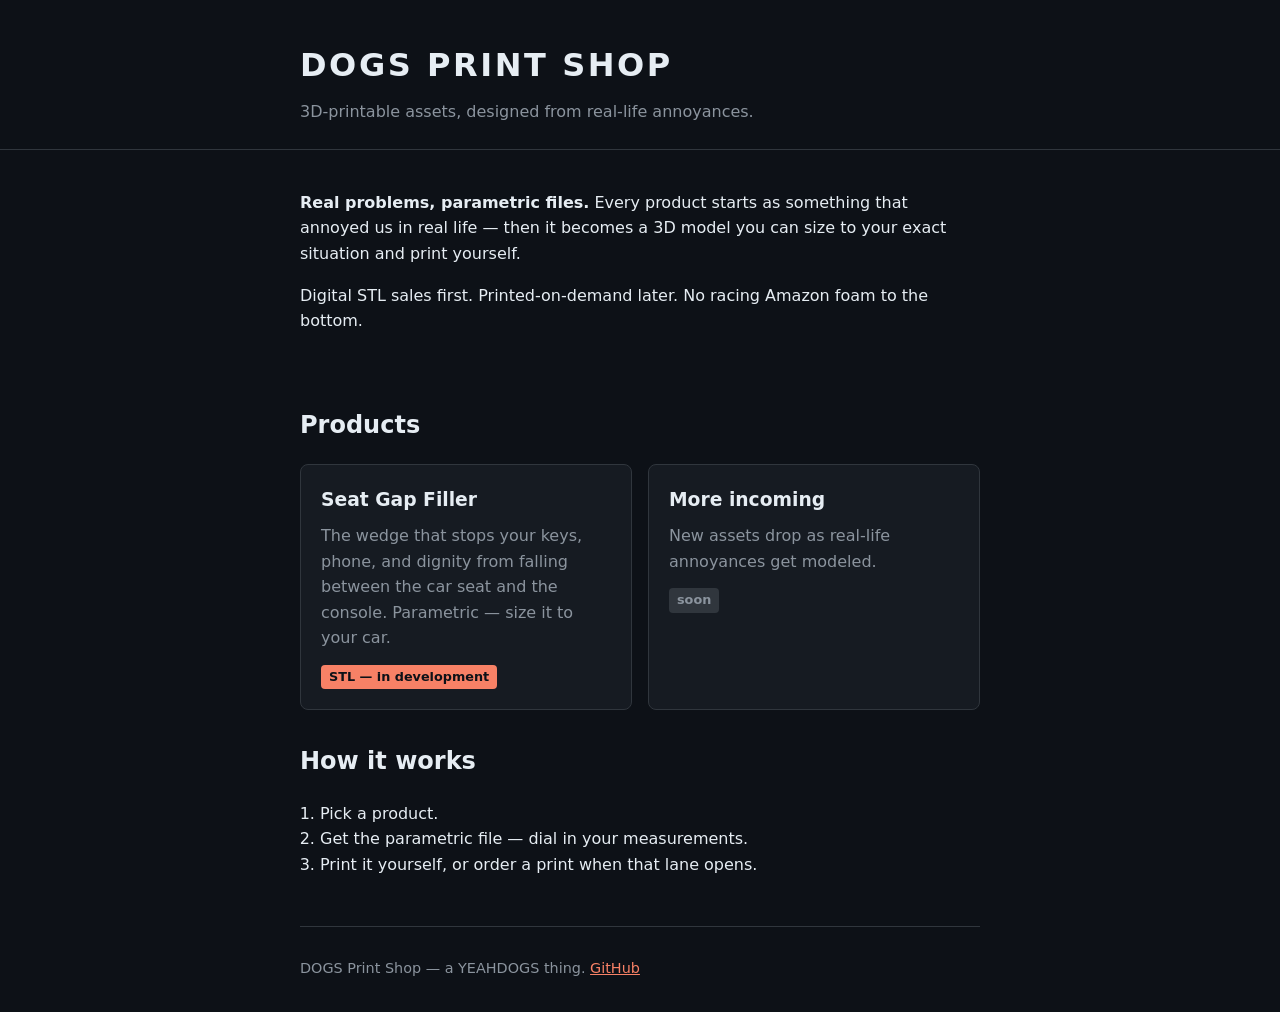
==== index.html @ 8c7e5431 "scaffold: printshop landing, seat gap filler research + parametric SCAD" ====
<!DOCTYPE html>
<html lang="en">
<head>
<meta charset="UTF-8">
<meta name="viewport" content="width=device-width, initial-scale=1.0">
<title>DOGS Print Shop — 3D printable assets</title>
<meta name="description" content="DOGS Print Shop: parametric 3D-printable assets. STL file sales first, print-on-demand later. Designed from real-life annoyances.">
<link rel="stylesheet" href="styles.css">
</head>
<body>
<header class="site-header">
  <div class="wrap">
    <h1 class="wordmark">DOGS PRINT SHOP</h1>
    <p class="tagline">3D-printable assets, designed from real-life annoyances.</p>
  </div>
</header>

<main class="wrap">
  <section class="intro">
    <p><strong>Real problems, parametric files.</strong> Every product starts as
    something that annoyed us in real life — then it becomes a 3D model you can
    size to your exact situation and print yourself.</p>
    <p>Digital STL sales first. Printed-on-demand later. No racing Amazon foam
    to the bottom.</p>
  </section>

  <section class="catalog">
    <h2>Products</h2>
    <div class="cards">
      <a class="card" href="products/seat-gap-filler.html">
        <h3>Seat Gap Filler</h3>
        <p>The wedge that stops your keys, phone, and dignity from falling
        between the car seat and the console. Parametric — size it to your car.</p>
        <span class="badge">STL — in development</span>
      </a>
      <div class="card soon">
        <h3>More incoming</h3>
        <p>New assets drop as real-life annoyances get modeled.</p>
        <span class="badge dim">soon</span>
      </div>
    </div>
  </section>

  <section class="how">
    <h2>How it works</h2>
    <ol>
      <li>Pick a product.</li>
      <li>Get the parametric file — dial in your measurements.</li>
      <li>Print it yourself, or order a print when that lane opens.</li>
    </ol>
  </section>

  <footer>
    <p>DOGS Print Shop — a YEAHDOGS thing. <a href="https://github.com/YEAHDOGS/printshop">GitHub</a></p>
  </footer>
</main>
</body>
</html>
---- styles.css ----
:root { --bg: #0d1117; --fg: #e6edf3; --muted: #8b949e; --accent: #f78166; --card: #161b22; --line: #30363d; }
* { box-sizing: border-box; }
body { margin: 0; background: var(--bg); color: var(--fg); font-family: system-ui, -apple-system, sans-serif; line-height: 1.6; }
.wrap { max-width: 720px; margin: 0 auto; padding: 0 20px; }
.site-header { border-bottom: 1px solid var(--line); padding: 40px 0 24px; }
.wordmark { margin: 0; font-size: 2rem; letter-spacing: 0.08em; }
.tagline { color: var(--muted); margin: 8px 0 0; }
.intro { padding: 24px 0; }
.catalog h2, .how h2, .specs h2 { margin-top: 32px; }
.cards { display: grid; gap: 16px; grid-template-columns: repeat(auto-fit, minmax(260px, 1fr)); }
.card { display: block; background: var(--card); border: 1px solid var(--line); border-radius: 8px; padding: 20px; color: var(--fg); text-decoration: none; }
.card:hover { border-color: var(--accent); }
.card h3 { margin: 0 0 8px; }
.card p { color: var(--muted); margin: 0 0 12px; }
.badge { display: inline-block; font-size: 0.8rem; background: var(--accent); color: #0d1117; border-radius: 4px; padding: 2px 8px; font-weight: 600; }
.badge.dim { background: var(--line); color: var(--muted); }
.how ol { padding-left: 20px; }
.specs dl { display: grid; grid-template-columns: auto 1fr; gap: 8px 16px; }
.specs dt { color: var(--muted); }
.specs dd { margin: 0; }
.note { background: var(--card); border-left: 3px solid var(--accent); padding: 12px 16px; margin: 24px 0; }
footer { margin: 48px 0 32px; color: var(--muted); font-size: 0.9rem; border-top: 1px solid var(--line); padding-top: 16px; }
a { color: var(--accent); }
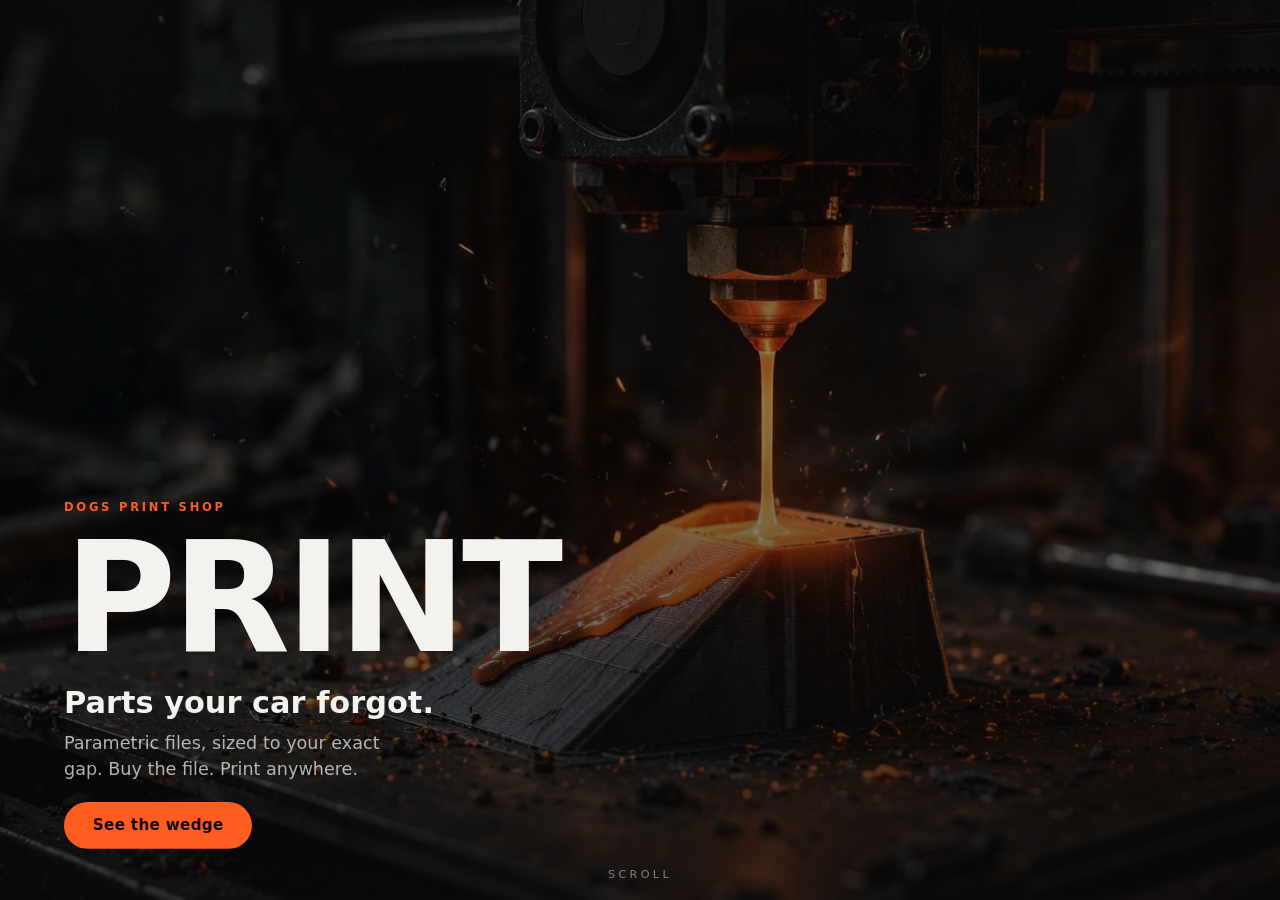
==== commit cf4981b8: "Print Shop: snap-panel rebuild — full-screen Y-scroll panels, molten-orange dark theme, AI hero/deta" ====
--- a/index.html
+++ b/index.html
@@ -3,56 +3,158 @@
 <head>
 <meta charset="UTF-8">
 <meta name="viewport" content="width=device-width, initial-scale=1.0">
-<title>DOGS Print Shop — 3D printable assets</title>
-<meta name="description" content="DOGS Print Shop: parametric 3D-printable assets. STL file sales first, print-on-demand later. Designed from real-life annoyances.">
+<title>DOGS Print Shop — Parts your car forgot</title>
+<meta name="description" content="Parametric 3D-printable files designed from real-life annoyances. First up: a seat gap filler sized to your exact car. Buy the file, print anywhere.">
+<meta property="og:title" content="DOGS Print Shop — Parts your car forgot">
+<meta property="og:description" content="Parametric files. Your exact gap. First up: a car seat gap filler.">
+<meta property="og:type" content="website">
+<meta property="og:url" content="https://yeahdogs.github.io/printshop/">
+<meta property="og:image" content="https://yeahdogs.github.io/printshop/og-image.png">
+<meta property="og:image:width" content="1200">
+<meta property="og:image:height" content="630">
+<meta name="twitter:card" content="summary_large_image">
+<link rel="icon" type="image/svg+xml" href="favicon.svg">
+<link rel="apple-touch-icon" href="apple-touch-icon.png">
 <link rel="stylesheet" href="styles.css">
 </head>
 <body>
-<header class="site-header">
-  <div class="wrap">
-    <h1 class="wordmark">DOGS PRINT SHOP</h1>
-    <p class="tagline">3D-printable assets, designed from real-life annoyances.</p>
-  </div>
-</header>
 
-<main class="wrap">
-  <section class="intro">
-    <p><strong>Real problems, parametric files.</strong> Every product starts as
-    something that annoyed us in real life — then it becomes a 3D model you can
-    size to your exact situation and print yourself.</p>
-    <p>Digital STL sales first. Printed-on-demand later. No racing Amazon foam
-    to the bottom.</p>
+<a class="skip" href="#main">Skip to content</a>
+
+<main id="main" class="snap">
+
+  <!-- 01 HERO -->
+  <section class="panel hero" aria-label="DOGS Print Shop">
+    <div class="bg parallax" aria-hidden="true">
+      <img src="assets/hero-print.jpg" alt="" fetchpriority="high">
+      <div class="scrim"></div>
+    </div>
+    <div class="copy corner-bl">
+      <p class="kicker reveal">DOGS Print Shop</p>
+      <h1 class="word reveal" style="--d:.05s">PRINT</h1>
+      <p class="line reveal" style="--d:.12s">Parts your car forgot.</p>
+      <p class="sub reveal" style="--d:.18s">Parametric files, sized to your exact gap. Buy the file. Print anywhere.</p>
+      <p class="reveal" style="--d:.24s"><a class="btn" href="#wedge">See the wedge</a></p>
+    </div>
+    <p class="hint" aria-hidden="true">scroll</p>
   </section>
 
-  <section class="catalog">
-    <h2>Products</h2>
-    <div class="cards">
-      <a class="card" href="products/seat-gap-filler.html">
-        <h3>Seat Gap Filler</h3>
-        <p>The wedge that stops your keys, phone, and dignity from falling
-        between the car seat and the console. Parametric — size it to your car.</p>
-        <span class="badge">STL — in development</span>
-      </a>
-      <div class="card soon">
-        <h3>More incoming</h3>
-        <p>New assets drop as real-life annoyances get modeled.</p>
-        <span class="badge dim">soon</span>
-      </div>
+  <!-- 02 ABYSS -->
+  <section class="panel abyss" aria-label="The problem">
+    <div class="bg parallax" aria-hidden="true">
+      <img src="assets/wedge-detail.jpg" alt="" loading="lazy">
+      <div class="scrim heavy"></div>
+    </div>
+    <div class="copy corner-tr">
+      <h2 class="word reveal">ABYSS</h2>
+      <p class="line reveal" style="--d:.12s">The seat crack eats your keys.</p>
+      <p class="sub reveal" style="--d:.18s">Phone. Wallet. Change. Gone down the gap between seat and console.</p>
     </div>
   </section>
 
-  <section class="how">
-    <h2>How it works</h2>
-    <ol>
-      <li>Pick a product.</li>
-      <li>Get the parametric file — dial in your measurements.</li>
-      <li>Print it yourself, or order a print when that lane opens.</li>
-    </ol>
+  <!-- 03 WEDGE -->
+  <section id="wedge" class="panel wedge" aria-label="Product 01: Seat Gap Filler">
+    <div class="copy corner-tl">
+      <p class="kicker reveal">Product 01</p>
+      <h2 class="word accent reveal" style="--d:.05s">WEDGE</h2>
+      <p class="line reveal" style="--d:.12s">Seat Gap Filler.</p>
+      <p class="sub reveal" style="--d:.18s">One divider in the gap. Everything stops falling out of your pockets.</p>
+      <ul class="specs reveal" style="--d:.24s">
+        <li><span>410 &times; 60 &times; 35 mm</span> parametric, tapers to 22 mm</li>
+        <li><span>PETG or ASA</span> &mdash; PLA softens in a hot parked car</li>
+        <li><span>Splits in two</span> for 220 mm beds, alignment pins included</li>
+      </ul>
+      <p class="status reveal" style="--d:.30s"><span class="dot" aria-hidden="true"></span>STL in development &middot; OpenSCAD source public now</p>
+      <p class="reveal" style="--d:.34s"><a class="btn" href="https://github.com/YEAHDOGS/printshop">Open the source</a></p>
+    </div>
   </section>
 
-  <footer>
-    <p>DOGS Print Shop — a YEAHDOGS thing. <a href="https://github.com/YEAHDOGS/printshop">GitHub</a></p>
-  </footer>
+  <!-- 04 SIZED -->
+  <section class="panel sized" aria-label="Live parametric demo">
+    <div class="copy corner-br">
+      <p class="kicker reveal">Live demo</p>
+      <h2 class="word reveal" style="--d:.05s">SIZED</h2>
+      <p class="line reveal" style="--d:.12s">One file. Your exact gap.</p>
+    </div>
+    <div class="demo reveal" style="--d:.2s">
+      <svg id="wedge-live" viewBox="0 0 460 300" role="img" aria-label="Wedge preview that responds to the sliders">
+        <g id="wedge-live-body" fill="none" stroke="currentColor" stroke-width="2.5">
+          <path id="live-top" d=""/>
+          <path id="live-side" d="" opacity="0.35"/>
+          <path id="live-mid" d="" opacity="0.5"/>
+        </g>
+        <g font-family="ui-monospace, monospace" font-size="14" fill="currentColor">
+          <text id="live-len-label" x="230" y="282" text-anchor="middle"></text>
+          <text id="live-w-label" x="0" y="0" text-anchor="end"></text>
+        </g>
+      </svg>
+      <div class="ctls">
+        <div class="ctl"><label for="s-len">Length</label><input type="range" id="s-len" min="300" max="480" step="5" value="410"><output id="o-len" for="s-len">410 mm</output></div>
+        <div class="ctl"><label for="s-wid">Width</label><input type="range" id="s-wid" min="40" max="100" step="2" value="60"><output id="o-wid" for="s-wid">60 mm</output></div>
+        <div class="ctl"><label for="s-ht">Height</label><input type="range" id="s-ht" min="25" max="60" step="1" value="35"><output id="o-ht" for="s-ht">35 mm</output></div>
+      </div>
+      <p class="bed-note" id="bed-note" hidden>Over 220 mm: the model splits into front and back halves with alignment pins.</p>
+    </div>
+  </section>
+
+  <!-- 05 FIT -->
+  <section class="panel fit" aria-label="Why a file, not foam">
+    <div class="bg parallax" aria-hidden="true">
+      <img src="assets/wedge-detail.jpg" alt="" loading="lazy">
+      <div class="scrim heavy"></div>
+    </div>
+    <div class="copy corner-bl">
+      <h2 class="word reveal">FIT</h2>
+      <p class="line reveal" style="--d:.12s">$10 foam wins on price and feel.</p>
+      <p class="line reveal" style="--d:.18s">The file wins on fit.</p>
+      <p class="sub reveal" style="--d:.24s">Foam is one-size-fits-most. Parametric is your exact car.</p>
+    </div>
+  </section>
+
+  <!-- 06 GO -->
+  <section class="panel go" aria-label="How it works">
+    <div class="bg parallax" aria-hidden="true">
+      <img src="assets/wedge-detail.jpg" alt="" loading="lazy">
+      <div class="scrim heavy"></div>
+    </div>
+    <div class="copy corner-tl">
+      <h2 class="word reveal">GO</h2>
+      <ol class="steps reveal" style="--d:.12s">
+        <li><span class="n">01</span> Pick the product.</li>
+        <li><span class="n">02</span> Dial your measurements.</li>
+        <li><span class="n">03</span> Print anywhere. No printer required.</li>
+      </ol>
+      <p class="sub reveal" style="--d:.18s">Your own printer, a library, a makerspace, a print service.</p>
+    </div>
+  </section>
+
+  <!-- 07 SOON -->
+  <section class="panel soon" aria-label="Get notified">
+    <div class="bg parallax" aria-hidden="true">
+      <img src="assets/hero-print.jpg" alt="" loading="lazy">
+      <div class="scrim heavy"></div>
+    </div>
+    <div class="copy corner-bl">
+      <h2 class="word reveal">SOON</h2>
+      <p class="line reveal" style="--d:.12s">The STL drops soon.</p>
+      <form class="wait reveal" style="--d:.18s" id="waitform" novalidate>
+        <label class="sr" for="wait-email">Email</label>
+        <input type="email" id="wait-email" name="email" placeholder="you@somewhere.com" autocomplete="email" required>
+        <button class="btn" type="submit">Notify me</button>
+      </form>
+      <p class="wait-ok" id="wait-ok" hidden>Saved on this device. No spam, no tracking.</p>
+      <p class="sub small reveal" style="--d:.22s">Watch the <a href="https://github.com/YEAHDOGS/printshop">GitHub repo</a> for the drop.</p>
+      <footer class="foot reveal" style="--d:.28s">
+        <p class="foot-note">No cookies. No trackers. Just the page.</p>
+        <a class="badge" href="https://wearedogs.net" aria-label="This product was made by DOGS">
+          <img src="assets/made-by-dogs.png" alt="This product was made by DOGS" width="3584" height="1184" loading="lazy">
+        </a>
+      </footer>
+    </div>
+  </section>
+
 </main>
+
+<script src="app.js" defer></script>
 </body>
 </html>
--- a/styles.css
+++ b/styles.css
@@ -1,23 +1,165 @@
-:root { --bg: #0d1117; --fg: #e6edf3; --muted: #8b949e; --accent: #f78166; --card: #161b22; --line: #30363d; }
-* { box-sizing: border-box; }
-body { margin: 0; background: var(--bg); color: var(--fg); font-family: system-ui, -apple-system, sans-serif; line-height: 1.6; }
-.wrap { max-width: 720px; margin: 0 auto; padding: 0 20px; }
-.site-header { border-bottom: 1px solid var(--line); padding: 40px 0 24px; }
-.wordmark { margin: 0; font-size: 2rem; letter-spacing: 0.08em; }
-.tagline { color: var(--muted); margin: 8px 0 0; }
-.intro { padding: 24px 0; }
-.catalog h2, .how h2, .specs h2 { margin-top: 32px; }
-.cards { display: grid; gap: 16px; grid-template-columns: repeat(auto-fit, minmax(260px, 1fr)); }
-.card { display: block; background: var(--card); border: 1px solid var(--line); border-radius: 8px; padding: 20px; color: var(--fg); text-decoration: none; }
-.card:hover { border-color: var(--accent); }
-.card h3 { margin: 0 0 8px; }
-.card p { color: var(--muted); margin: 0 0 12px; }
-.badge { display: inline-block; font-size: 0.8rem; background: var(--accent); color: #0d1117; border-radius: 4px; padding: 2px 8px; font-weight: 600; }
-.badge.dim { background: var(--line); color: var(--muted); }
-.how ol { padding-left: 20px; }
-.specs dl { display: grid; grid-template-columns: auto 1fr; gap: 8px 16px; }
-.specs dt { color: var(--muted); }
-.specs dd { margin: 0; }
-.note { background: var(--card); border-left: 3px solid var(--accent); padding: 12px 16px; margin: 24px 0; }
-footer { margin: 48px 0 32px; color: var(--muted); font-size: 0.9rem; border-top: 1px solid var(--line); padding-top: 16px; }
-a { color: var(--accent); }
+/* DOGS Print Shop — snap-panel rebuild.
+   100svh mandatory panels, one idea per screen. transform/opacity only. */
+:root {
+  --ink: #f4f2ee;
+  --ink-dim: rgba(244, 242, 238, .72);
+  --ink-faint: rgba(244, 242, 238, .5);
+  --base: #0c0b0a;
+  --panel: #121110;
+  --accent: #ff5c1f;           /* molten orange — locked, whole page */
+  --accent-deep: rgba(255, 92, 31, .28);
+  --hair: rgba(244, 242, 238, .14);
+  --word: clamp(3.4rem, 19vw, 15rem);
+  --pad: clamp(1.25rem, 5vw, 4rem);
+  --ease: cubic-bezier(.16, 1, .3, 1);
+}
+* { box-sizing: border-box; margin: 0; padding: 0; }
+html { scroll-behavior: smooth; }
+body {
+  background: var(--base);
+  color: var(--ink);
+  font-family: "Avenir Next", "Segoe UI", system-ui, -apple-system, sans-serif;
+  -webkit-font-smoothing: antialiased;
+  overscroll-behavior-y: none;
+}
+.sr { position: absolute; width: 1px; height: 1px; overflow: hidden; clip: rect(0 0 0 0); }
+.skip { position: fixed; top: -4rem; left: 1rem; z-index: 50; background: var(--ink); color: #000; padding: .6rem 1rem; border-radius: 6px; transition: top .2s; }
+.skip:focus { top: 1rem; }
+img { display: block; max-width: 100%; }
+a { color: inherit; }
+
+/* ---- snap stage ---- */
+.snap { scroll-snap-type: y mandatory; height: 100svh; overflow-y: auto; }
+.panel {
+  position: relative;
+  height: 100svh;
+  scroll-snap-align: start;
+  scroll-snap-stop: always;
+  overflow: hidden;
+  display: flex;
+}
+
+/* ---- backgrounds: full-bleed dark imagery + scrims, parallax drift ---- */
+.bg { position: absolute; inset: -8% 0; z-index: 0; pointer-events: none; }
+.bg img { width: 100%; height: 100%; object-fit: cover; filter: saturate(.9) brightness(.8); }
+.bg.parallax { animation: drift linear both; animation-timeline: view(); }
+@keyframes drift { from { transform: translateY(-4%); } to { transform: translateY(4%); } }
+.scrim { position: absolute; inset: 0; background: linear-gradient(180deg, rgba(12,11,10,.62) 0%, rgba(12,11,10,.28) 45%, rgba(12,11,10,.78) 100%); }
+.scrim.heavy { background: linear-gradient(180deg, rgba(12,11,10,.8) 0%, rgba(12,11,10,.5) 50%, rgba(12,11,10,.85) 100%); }
+
+/* ---- copy corners: vary, never forced to vertical center ---- */
+.copy { position: relative; z-index: 1; width: 100%; padding: var(--pad); display: flex; flex-direction: column; }
+.corner-bl { justify-content: flex-end; align-items: flex-start; text-align: left; }
+.corner-tr { justify-content: flex-start; align-items: flex-end; text-align: right; }
+.corner-tl { justify-content: flex-start; align-items: flex-start; text-align: left; }
+.corner-br { justify-content: flex-end; align-items: flex-end; text-align: right; }
+
+.kicker {
+  font-size: .72rem; letter-spacing: .24em; text-transform: uppercase;
+  color: var(--accent); margin-bottom: .8rem; font-weight: 700;
+}
+.word {
+  font-size: var(--word); line-height: .92; font-weight: 800;
+  letter-spacing: -.03em; text-transform: uppercase;
+  margin-bottom: 1rem;
+  text-wrap: balance;
+}
+.word.accent { color: var(--accent); }
+.line { font-size: clamp(1.15rem, 4.6vw, 1.9rem); font-weight: 700; line-height: 1.25; margin-bottom: .5rem; text-wrap: balance; }
+.sub { font-size: clamp(.95rem, 3.6vw, 1.1rem); color: var(--ink-dim); line-height: 1.5; max-width: 34ch; text-wrap: balance; }
+.sub.small { font-size: .85rem; margin-top: .8rem; }
+.sub a { color: var(--ink); text-decoration: underline; text-underline-offset: 3px; }
+.hero .copy { padding-bottom: 3.2rem; }
+.hint {
+  position: absolute; bottom: 1.2rem; left: 50%; transform: translateX(-50%);
+  z-index: 1; font-size: .7rem; letter-spacing: .3em; text-transform: uppercase;
+  color: var(--ink-faint); animation: bob 2.4s var(--ease) infinite;
+}
+@keyframes bob { 0%, 100% { transform: translate(-50%, 0); opacity: .5; } 50% { transform: translate(-50%, 8px); opacity: 1; } }
+
+/* ---- reveals: staggered clip entry ---- */
+.reveal { clip-path: inset(0 0 100% 0); opacity: 0; transform: translateY(26px);
+  transition: clip-path .8s var(--ease), opacity .8s var(--ease), transform .8s var(--ease);
+  transition-delay: var(--d, 0s); }
+.reveal.in { clip-path: inset(0 0 0 0); opacity: 1; transform: none; }
+
+/* ---- buttons ---- */
+.btn {
+  display: inline-block; margin-top: 1.2rem;
+  background: var(--accent); color: #100a06; font-weight: 800;
+  font-size: .95rem; letter-spacing: .02em;
+  padding: .9rem 1.8rem; border: 0; border-radius: 999px;
+  text-decoration: none; cursor: pointer;
+  transition: transform .25s var(--ease), opacity .25s var(--ease);
+}
+.btn:hover { transform: translateY(-2px); }
+.btn:active { transform: translateY(1px) scale(.98); }
+.btn:focus-visible { outline: 2px solid var(--ink); outline-offset: 3px; }
+
+/* ---- wedge panel: solid dark, orange specs ---- */
+.wedge { background: var(--panel); }
+.specs { list-style: none; margin-top: 1.4rem; display: grid; gap: .9rem; max-width: 44ch; }
+.specs li { border-top: 1px solid var(--hair); padding-top: .7rem; font-size: .95rem; color: var(--ink-dim); line-height: 1.5; }
+.specs li span { color: var(--accent); font-weight: 800; }
+.status {
+  display: inline-flex; align-items: center; gap: .6rem; margin-top: 1.2rem;
+  font-size: .82rem; color: var(--ink-dim);
+  border: 1px solid var(--hair); border-radius: 999px; padding: .55rem 1rem;
+}
+.dot { width: 8px; height: 8px; border-radius: 50%; background: var(--accent); box-shadow: 0 0 12px var(--accent); animation: pulse 2s ease-in-out infinite; }
+@keyframes pulse { 50% { opacity: .4; } }
+
+/* ---- sized panel: interactive demo ---- */
+.sized { background: #0a0908; flex-direction: column; justify-content: center; align-items: center; }
+.sized .copy { padding-bottom: .5rem; }
+.demo { position: relative; z-index: 1; width: min(92vw, 560px); margin: 0 auto; }
+#wedge-live { width: 100%; height: auto; color: var(--accent); }
+.bed-note { margin-top: .8rem; font-size: .82rem; color: var(--ink-dim); border: 1px solid var(--accent-deep); border-radius: 8px; padding: .6rem .9rem; }
+.ctls { display: grid; gap: .8rem; margin-top: 1rem; }
+.ctl { display: grid; grid-template-columns: 64px 1fr 74px; align-items: center; gap: .8rem; }
+.ctl label { font-size: .78rem; letter-spacing: .12em; text-transform: uppercase; color: var(--ink-faint); }
+.ctl output { font-family: ui-monospace, monospace; font-size: .85rem; color: var(--accent); text-align: right; }
+input[type="range"] { -webkit-appearance: none; appearance: none; height: 34px; background: transparent; min-width: 0; }
+input[type="range"]::-webkit-slider-runnable-track { height: 3px; background: var(--hair); border-radius: 2px; }
+input[type="range"]::-webkit-slider-thumb { -webkit-appearance: none; width: 22px; height: 22px; margin-top: -9.5px; border-radius: 50%; background: var(--accent); border: none; }
+input[type="range"]::-moz-range-track { height: 3px; background: var(--hair); border-radius: 2px; }
+input[type="range"]::-moz-range-thumb { width: 22px; height: 22px; border-radius: 50%; background: var(--accent); border: none; }
+input[type="range"]:focus-visible { outline: 2px solid var(--accent); outline-offset: 2px; }
+
+/* ---- go panel: steps ---- */
+.go { background: var(--base); }
+.steps { list-style: none; margin-top: 1.6rem; display: grid; gap: 1.1rem; }
+.steps li { font-size: clamp(1.05rem, 4.2vw, 1.5rem); font-weight: 700; line-height: 1.35; }
+.steps .n { font-family: ui-monospace, monospace; color: var(--accent); font-size: .85em; margin-right: .8rem; }
+
+/* ---- soon panel: waitlist + footer ---- */
+.wait { display: flex; gap: .6rem; margin-top: 1.2rem; max-width: 400px; width: 100%; }
+.wait input {
+  flex: 1; min-width: 0; background: rgba(12,11,10,.6); border: 1px solid var(--hair);
+  border-radius: 999px; padding: .9rem 1.2rem; color: var(--ink); font-size: .95rem;
+}
+.wait input::placeholder { color: var(--ink-faint); }
+.wait input:focus-visible { outline: 2px solid var(--accent); outline-offset: 2px; }
+.wait .btn { margin-top: 0; white-space: nowrap; }
+.wait-ok { margin-top: 1rem; font-size: .9rem; color: var(--accent); font-weight: 700; }
+.foot { margin-top: 2rem; display: flex; flex-direction: column; gap: .8rem; align-items: flex-start; }
+.foot-note { font-size: .78rem; color: var(--ink-faint); }
+.badge { display: block; max-width: 220px; opacity: .92; transition: opacity .25s, transform .25s var(--ease); }
+.badge img { width: 100%; height: auto; }
+.badge:hover { opacity: 1; transform: translateY(-2px); }
+
+/* ---- desktop: asymmetric row for the demo panel ---- */
+@media (min-width: 900px) {
+  .word { --word: clamp(4rem, 12vw, 11rem); }
+  .sized { flex-direction: row; }
+  .sized .copy { flex: 0 0 40%; justify-content: center; }
+  .demo { margin: 0 var(--pad); }
+}
+
+/* ---- reduced motion: everything instant, no parallax ---- */
+@media (prefers-reduced-motion: reduce) {
+  .bg.parallax { animation: none; }
+  .reveal { transition: none; clip-path: none; opacity: 1; transform: none; }
+  .dot, .hint { animation: none; }
+  html { scroll-behavior: auto; }
+}
